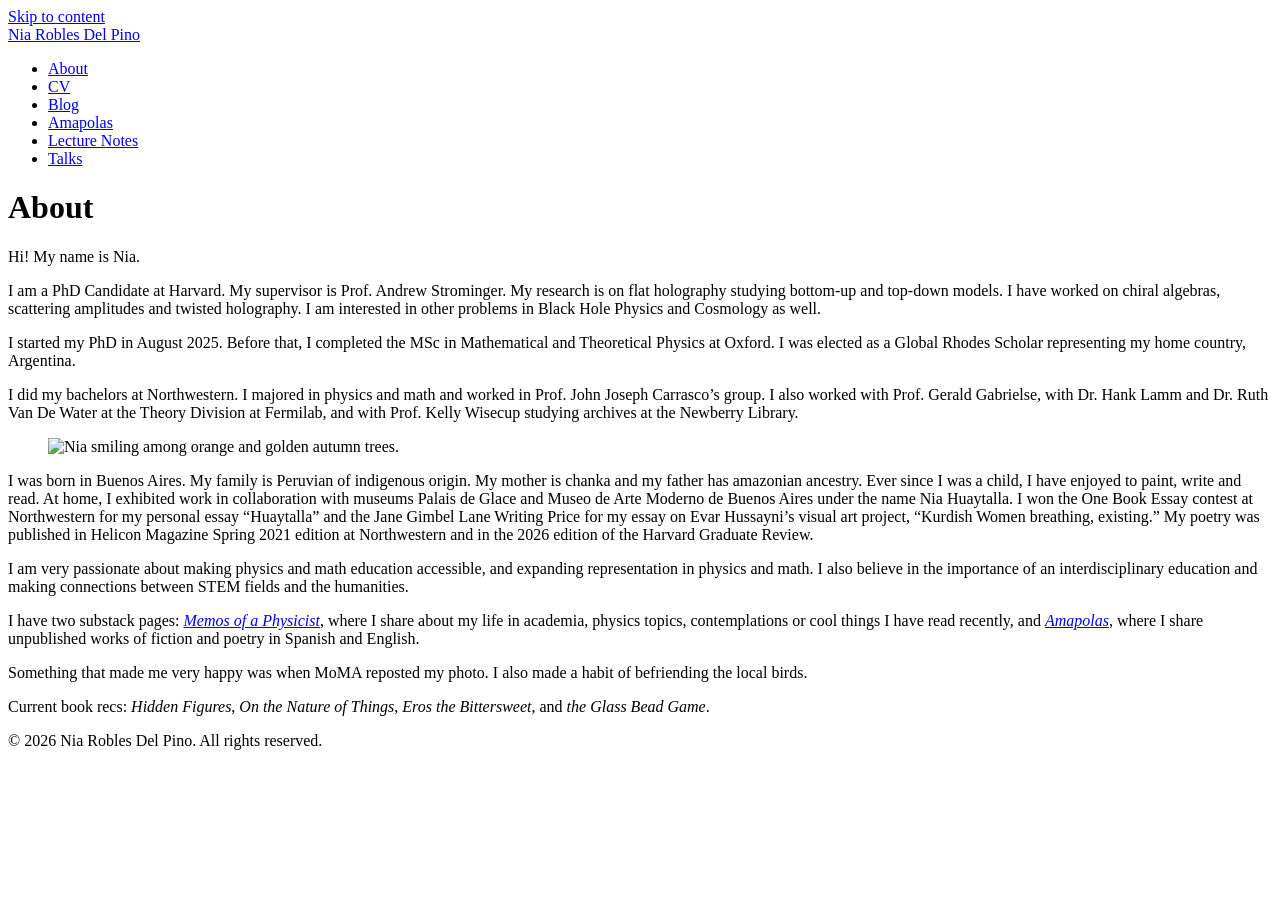
==== index.html @ fd7a808b "Add files via upload" ====
<!doctype html>
<html lang="en">
<head>
  <meta charset="utf-8">
  <meta name="viewport" content="width=device-width, initial-scale=1">
  <meta name="theme-color" content="#E6E1FA">
  <meta name="description" content="Nia Robles Del Pino, PhD Candidate in theoretical physics at Harvard. Research, writing, lecture notes, and talks.">
  <title>About | Nia Robles Del Pino</title>
  <link rel="icon" href="assets/favicon.svg" type="image/svg+xml">
  <link rel="preload" href="assets/fonts/alice-regular.ttf" as="font" type="font/ttf" crossorigin>
  <link rel="preload" href="assets/fonts/work-sans-regular.ttf" as="font" type="font/ttf" crossorigin>
  <link rel="stylesheet" href="assets/styles.css">
  <script src="assets/links.js" defer></script>
</head>
<body>
  <a class="skip-link" href="#main">Skip to content</a>
  <header class="site-header">
    <a class="site-name" href="index.html">Nia Robles Del Pino</a>
    <nav class="site-nav" aria-label="Main navigation">
      <ul>
          <li><a href="index.html" aria-current="page">About</a></li>
          <li><a href="cv.html">CV</a></li>
          <li><a href="https://thetheorygirlie.substack.com/">Blog</a></li>
          <li><a href="https://niarobles.substack.com/">Amapolas</a></li>
          <li><a href="lecture-notes.html">Lecture Notes</a></li>
          <li><a href="talks.html">Talks</a></li>
      </ul>
    </nav>
  </header>

  <main id="main" class="about-page">
    <h1>About</h1>
    <div class="about-intro">
      <div class="intro-copy">
        <p>Hi! My name is Nia.</p>
        <p>I am a PhD Candidate at Harvard. My supervisor is Prof. Andrew Strominger. My research is on flat holography studying bottom-up and top-down models. I have worked on chiral algebras, scattering amplitudes and twisted holography. I am interested in other problems in Black Hole Physics and Cosmology as well.</p>
        <p>I started my PhD in August 2025. Before that, I completed the MSc in Mathematical and Theoretical Physics at Oxford. I was elected as a Global Rhodes Scholar representing my home country, Argentina.</p>
        <p>I did my bachelors at Northwestern. I majored in physics and math and worked in Prof. John Joseph Carrasco’s group. I also worked with Prof. Gerald Gabrielse, with Dr. Hank Lamm and Dr. Ruth Van De Water at the Theory Division at Fermilab, and with Prof. Kelly Wisecup studying archives at the Newberry Library.</p>
      </div>
      <figure class="portrait">
        <img src="assets/images/nia-autumn.webp" width="1536" height="2048" alt="Nia smiling among orange and golden autumn trees." fetchpriority="high">
      </figure>
    </div>

    <div class="about-more">
      <p>I was born in Buenos Aires. My family is Peruvian of indigenous origin. My mother is chanka and my father has amazonian ancestry. Ever since I was a child, I have enjoyed to paint, write and read. At home, I exhibited work in collaboration with museums <span class="pending-link" data-link="palaisDeGlace">Palais de Glace</span> and <span class="pending-link" data-link="museoDeArteModerno">Museo de Arte Moderno de Buenos Aires</span> under the name Nia Huaytalla. <span class="pending-link" data-link="writingAwards">I won the One Book Essay contest at Northwestern for my personal essay “Huaytalla” and the Jane Gimbel Lane Writing Price for my essay on Evar Hussayni’s visual art project, “Kurdish Women breathing, existing.”</span> My poetry was published in Helicon Magazine Spring 2021 edition at Northwestern and in the 2026 edition of the Harvard Graduate Review.</p>
      <p>I am very passionate about making physics and math education accessible, and expanding representation in physics and math. I also believe in the importance of an interdisciplinary education and making connections between STEM fields and the humanities.</p>
      <p>I have two substack pages: <a href="https://thetheorygirlie.substack.com/"><em>Memos of a Physicist</em></a>, where I share about my life in academia, physics topics, contemplations or cool things I have read recently, and <a href="https://niarobles.substack.com/"><em>Amapolas</em></a>, where I share unpublished works of fiction and poetry in Spanish and English.</p>
      <p>Something that made me very happy was when <span class="pending-link" data-link="momaPhoto">MoMA reposted my photo</span>. I also made a habit of befriending the local birds.</p>
      <p>Current book recs: <em>Hidden Figures</em>, <em>On the Nature of Things</em>, <em>Eros the Bittersweet</em>, and <em>the Glass Bead Game</em>.</p>
    </div>
  </main>

  <footer class="site-footer">
    <p>© 2026 Nia Robles Del Pino. All rights reserved.</p>
  </footer>
</body>
</html>
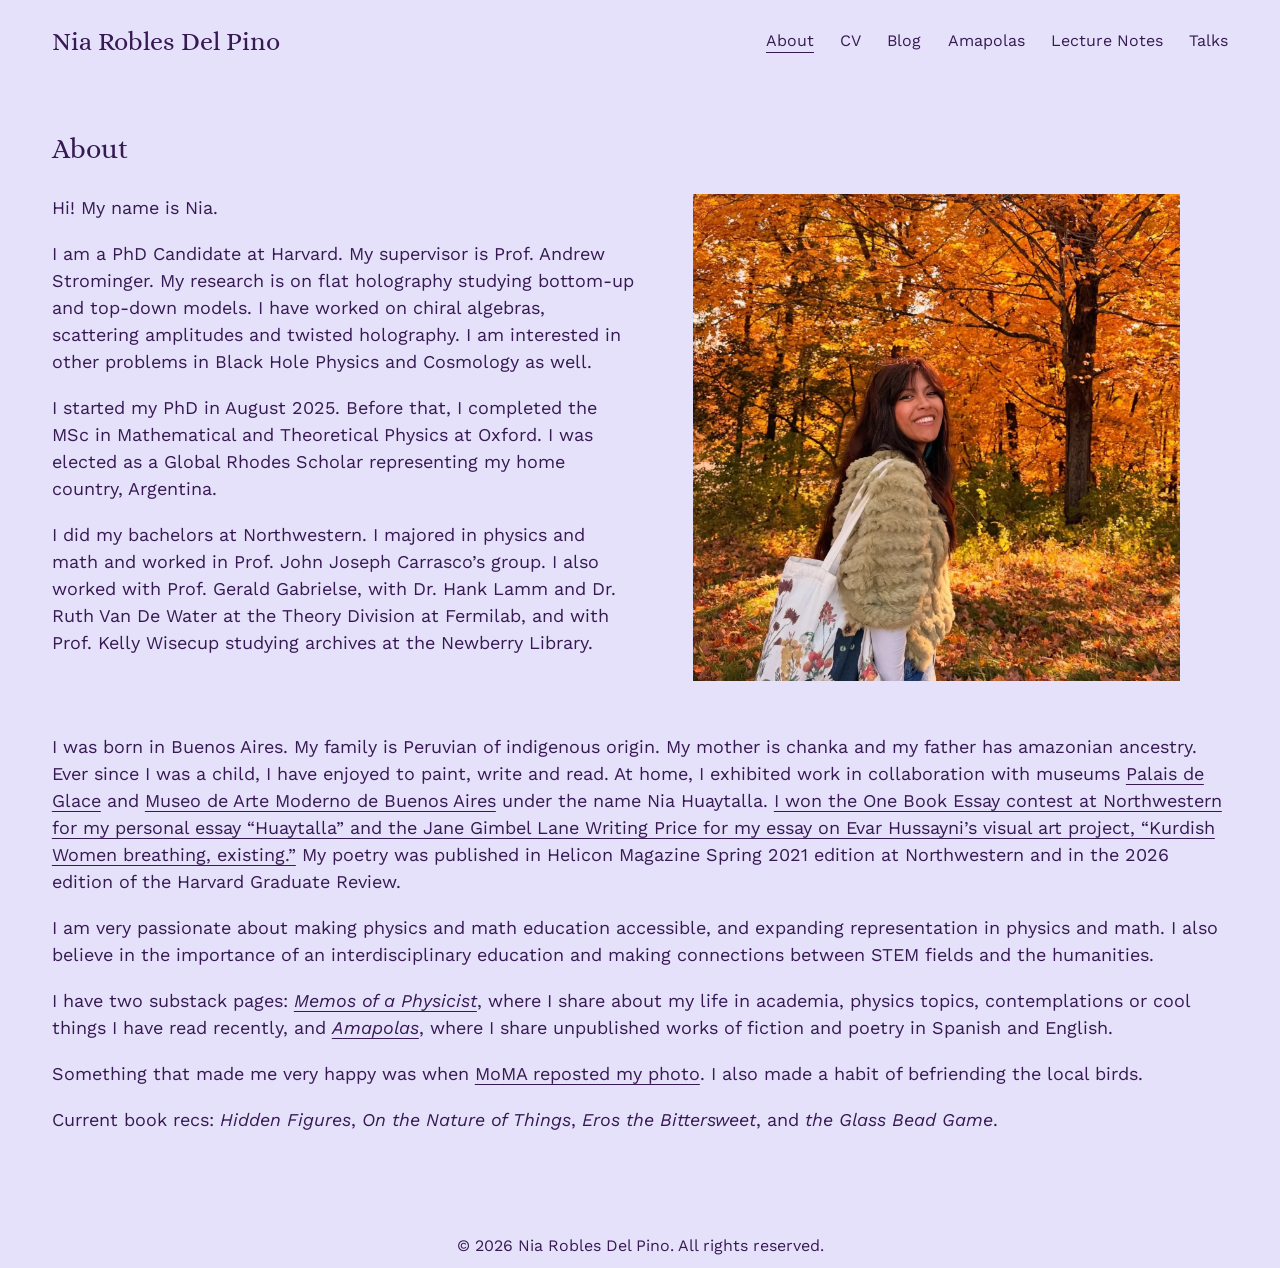
==== commit 8f071453: "Add files via upload" ====
--- a/index.html
+++ b/index.html
@@ -6,7 +6,7 @@
   <meta name="theme-color" content="#E6E1FA">
   <meta name="description" content="Nia Robles Del Pino, PhD Candidate in theoretical physics at Harvard. Research, writing, lecture notes, and talks.">
   <title>About | Nia Robles Del Pino</title>
-  <link rel="icon" href="assets/favicon.svg" type="image/svg+xml">
+  <link rel="icon" href="assets/favicon.png" type="image/png">
   <link rel="preload" href="assets/fonts/alice-regular.ttf" as="font" type="font/ttf" crossorigin>
   <link rel="preload" href="assets/fonts/work-sans-regular.ttf" as="font" type="font/ttf" crossorigin>
   <link rel="stylesheet" href="assets/styles.css">
--- a/assets/styles.css
+++ b/assets/styles.css
@@ -0,0 +1,224 @@
+@font-face {
+  font-family: "Alice";
+  src: url("fonts/alice-regular.ttf") format("truetype");
+  font-style: normal;
+  font-weight: 400;
+  font-display: swap;
+}
+
+@font-face {
+  font-family: "Work Sans";
+  src: url("fonts/work-sans-regular.ttf") format("truetype");
+  font-style: normal;
+  font-weight: 400;
+  font-display: swap;
+}
+
+@font-face {
+  font-family: "Work Sans";
+  src: url("fonts/work-sans-italic.ttf") format("truetype");
+  font-style: italic;
+  font-weight: 400;
+  font-display: swap;
+}
+
+:root {
+  --background: #e6e1fa;
+  --lavender: #cdc7e6;
+  --ink: #371a53;
+  --page-gutter: 4.05vw;
+  --body-size: clamp(1.125rem, 1.4vw, 1.8rem);
+  --nav-size: clamp(1rem, 1.17vw, 1.5rem);
+}
+
+* { box-sizing: border-box; }
+
+html {
+  color-scheme: light;
+  background: var(--background);
+  -webkit-text-size-adjust: 100%;
+}
+
+body {
+  margin: 0;
+  min-height: 100vh;
+  min-height: 100svh;
+  display: flex;
+  flex-direction: column;
+  background: var(--background);
+  color: var(--ink);
+  font-family: "Work Sans", sans-serif;
+  font-size: var(--body-size);
+  font-weight: 400;
+  line-height: 1.5;
+  -webkit-font-smoothing: antialiased;
+}
+
+::selection { background: var(--lavender); }
+
+a { color: inherit; text-underline-offset: 0.2em; }
+
+a:hover { text-decoration-thickness: 0.09em; }
+
+a:focus-visible {
+  outline: 2px solid var(--ink);
+  outline-offset: 6px;
+  border-radius: 1px;
+}
+
+.skip-link {
+  position: absolute;
+  z-index: 2;
+  top: 0.75rem;
+  left: var(--page-gutter);
+  padding: 0.5rem 0.8rem;
+  transform: translateY(-200%);
+  background: var(--ink);
+  color: var(--background);
+  font-size: 1rem;
+}
+
+.skip-link:focus { transform: translateY(0); }
+
+.site-header {
+  display: flex;
+  align-items: center;
+  justify-content: space-between;
+  gap: 2rem;
+  padding: clamp(1.5rem, 1.75vw, 2.25rem) var(--page-gutter) 0;
+}
+
+.site-name,
+h1 {
+  font-family: "Alice", Georgia, serif;
+  font-weight: 400;
+}
+
+.site-name {
+  flex-shrink: 0;
+  font-size: clamp(1.65rem, 1.8vw, 2.3rem);
+  line-height: 1.3;
+  text-decoration: none;
+}
+
+.site-nav ul {
+  display: flex;
+  flex-wrap: wrap;
+  align-items: center;
+  justify-content: flex-end;
+  gap: 0.5rem clamp(1.25rem, 2.05vw, 2.65rem);
+  margin: 0;
+  padding: 0;
+  list-style: none;
+}
+
+.site-nav a {
+  display: inline-block;
+  padding-block: 0.25rem;
+  font-size: var(--nav-size);
+  line-height: 1.5;
+  text-decoration: none;
+  white-space: nowrap;
+}
+
+.site-nav a[aria-current="page"],
+.site-nav a:hover {
+  text-decoration: underline;
+  text-decoration-thickness: 1px;
+  text-underline-offset: 0.4em;
+}
+
+main {
+  flex: 1;
+  width: 100%;
+  padding-inline: var(--page-gutter);
+}
+
+.about-page {
+  padding-top: clamp(4.5rem, 5.8vw, 7.45rem);
+  padding-bottom: clamp(4rem, 6vw, 7.5rem);
+}
+
+h1 {
+  margin: 0;
+  font-size: clamp(1.75rem, 1.95vw, 2.5rem);
+  line-height: 1.2;
+}
+
+.about-page h1 { margin-bottom: clamp(1.75rem, 2.15vw, 2.75rem); }
+
+.about-intro {
+  display: grid;
+  grid-template-columns: 1.2fr 1fr;
+  align-items: start;
+  column-gap: 5.1%;
+  padding-right: 4.1%;
+}
+
+p { margin: 0 0 1.05em; }
+
+.intro-copy p:last-child,
+.about-more p:last-child { margin-bottom: 0; }
+
+.portrait { margin: 0; }
+
+.portrait img {
+  display: block;
+  width: 100%;
+  height: auto;
+  aspect-ratio: 1;
+  object-fit: cover;
+  object-position: center;
+}
+
+.about-more { margin-top: clamp(3rem, 4.1vw, 5.25rem); }
+
+/* These underlined phrases become real links when a URL is added in links.js. */
+.pending-link {
+  text-decoration: underline;
+  text-decoration-thickness: 1px;
+  text-underline-offset: 0.2em;
+}
+
+.simple-page {
+  padding-top: clamp(5rem, 8.35vw, 10.7rem);
+  padding-bottom: 5rem;
+  font-size: var(--nav-size);
+}
+
+.cv-page { text-align: center; }
+
+.site-footer {
+  padding: 1.5rem var(--page-gutter) 0.65rem;
+  font-size: var(--nav-size);
+  line-height: 1.5;
+  text-align: center;
+}
+
+.site-footer p { margin: 0; }
+
+@media (min-width: 2300px) {
+  :root { --page-gutter: max(4.05vw, calc((100vw - 2150px) / 2)); }
+}
+
+@media (max-width: 1100px) {
+  .site-header { flex-wrap: wrap; row-gap: 1.15rem; }
+  .site-nav { width: 100%; }
+  .site-nav ul { justify-content: flex-start; }
+  .about-intro { padding-right: 0; grid-template-columns: 1.15fr 1fr; }
+}
+
+@media (max-width: 700px) {
+  :root { --page-gutter: 6vw; }
+  .site-header { padding-top: 1.5rem; gap: 1rem; }
+  .site-name { font-size: clamp(1.55rem, 5.9vw, 2rem); }
+  .site-nav ul { gap: 0.4rem 1.25rem; }
+  .site-nav a { padding-block: 0.4rem; }
+  .about-page { padding-top: 3.25rem; padding-bottom: 3rem; }
+  .about-page h1 { margin-bottom: 1.75rem; }
+  .about-intro { grid-template-columns: 1fr; row-gap: 2rem; }
+  .portrait { width: 100%; max-width: 32rem; }
+  .about-more { margin-top: 2rem; }
+  .simple-page { padding-top: 4rem; }
+  .site-footer { padding-block: 1.25rem 1rem; font-size: 0.875rem; }
+}
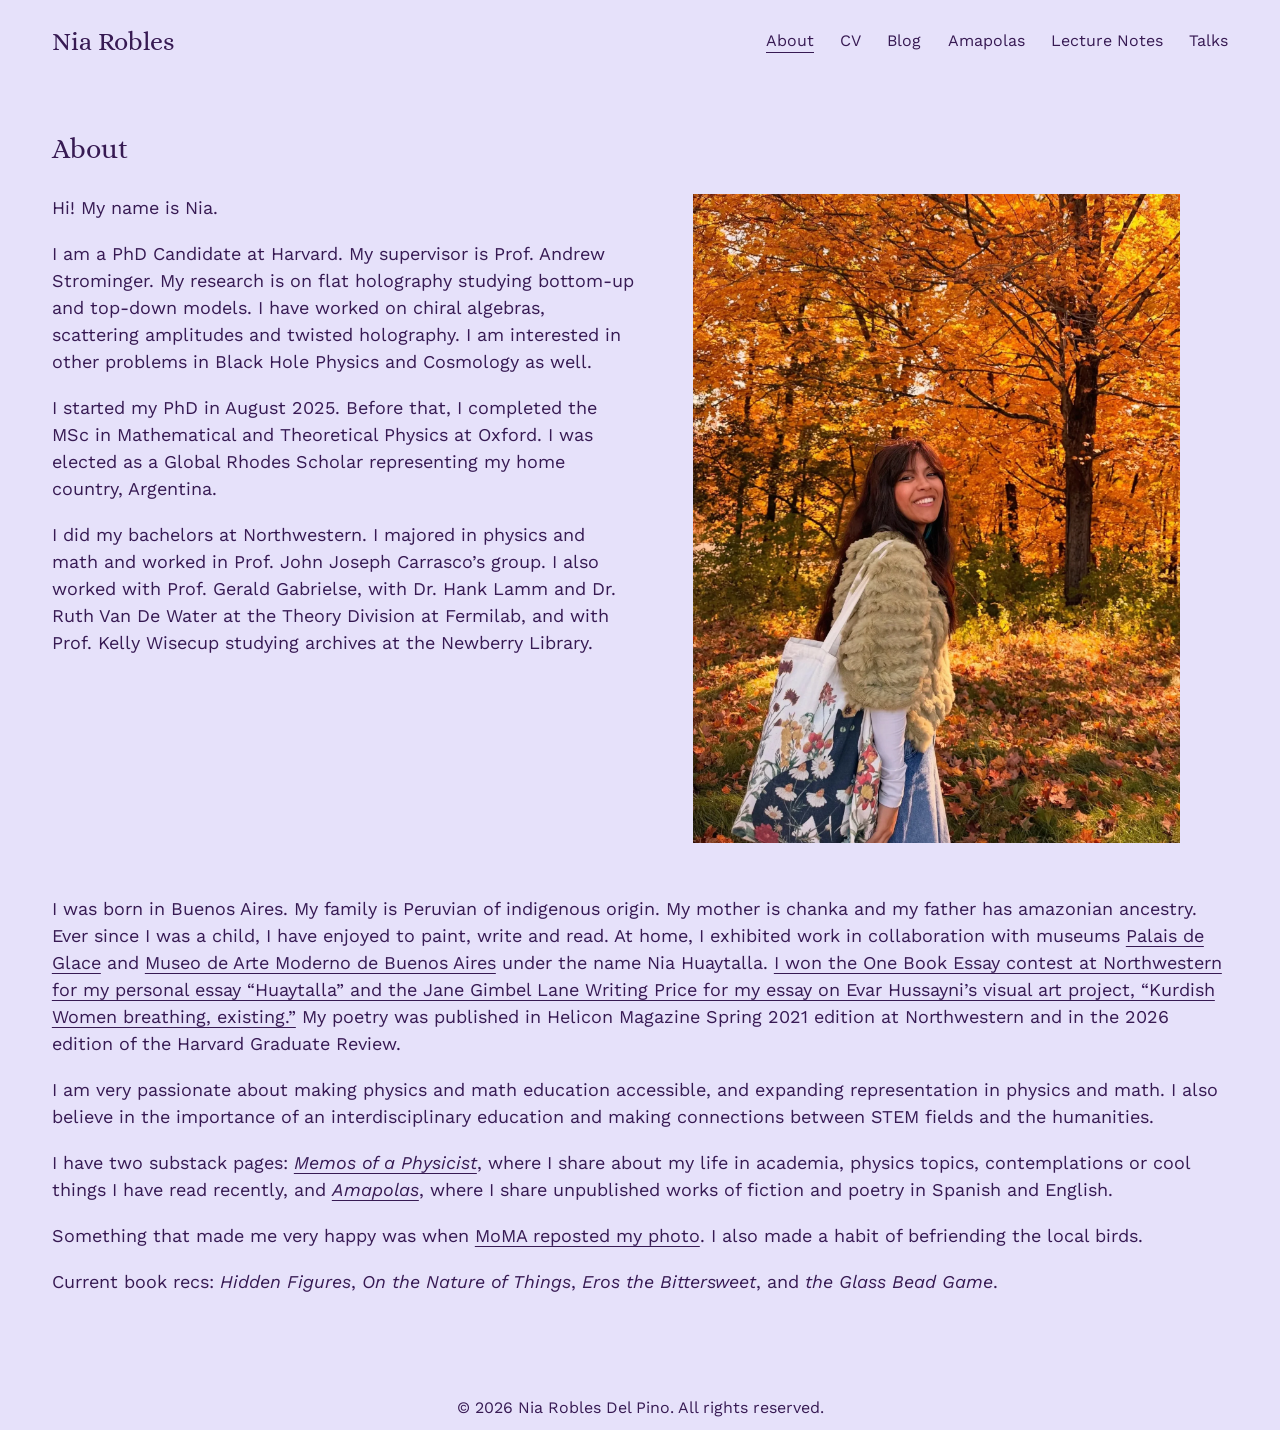
==== commit a39b81a3: "Add files via upload" ====
--- a/index.html
+++ b/index.html
@@ -4,26 +4,27 @@
   <meta charset="utf-8">
   <meta name="viewport" content="width=device-width, initial-scale=1">
   <meta name="theme-color" content="#E6E1FA">
-  <meta name="description" content="Nia Robles Del Pino, PhD Candidate in theoretical physics at Harvard. Research, writing, lecture notes, and talks.">
-  <title>About | Nia Robles Del Pino</title>
+  <meta name="description" content="Nia Robles, PhD Candidate in theoretical physics at Harvard. Research, writing, lecture notes, and talks.">
+  <link rel="canonical" href="https://niaroblesdelpino.com/">
+  <title>About | Nia Robles</title>
   <link rel="icon" href="assets/favicon.png" type="image/png">
   <link rel="preload" href="assets/fonts/alice-regular.ttf" as="font" type="font/ttf" crossorigin>
   <link rel="preload" href="assets/fonts/work-sans-regular.ttf" as="font" type="font/ttf" crossorigin>
-  <link rel="stylesheet" href="assets/styles.css">
-  <script src="assets/links.js" defer></script>
+  <link rel="stylesheet" href="assets/styles.css?v=4">
+  <script src="assets/links.js?v=4" defer></script>
 </head>
 <body>
   <a class="skip-link" href="#main">Skip to content</a>
   <header class="site-header">
-    <a class="site-name" href="index.html">Nia Robles Del Pino</a>
+    <a class="site-name" href="./">Nia Robles</a>
     <nav class="site-nav" aria-label="Main navigation">
       <ul>
-          <li><a href="index.html" aria-current="page">About</a></li>
-          <li><a href="cv.html">CV</a></li>
+          <li><a href="./" aria-current="page">About</a></li>
+          <li><a href="cv/">CV</a></li>
           <li><a href="https://thetheorygirlie.substack.com/">Blog</a></li>
           <li><a href="https://niarobles.substack.com/">Amapolas</a></li>
-          <li><a href="lecture-notes.html">Lecture Notes</a></li>
-          <li><a href="talks.html">Talks</a></li>
+          <li><a href="lecture-notes/">Lecture Notes</a></li>
+          <li><a href="talks/">Talks</a></li>
       </ul>
     </nav>
   </header>
--- a/assets/styles.css
+++ b/assets/styles.css
@@ -166,7 +166,7 @@
   display: block;
   width: 100%;
   height: auto;
-  aspect-ratio: 1;
+  aspect-ratio: 3 / 4;
   object-fit: cover;
   object-position: center;
 }
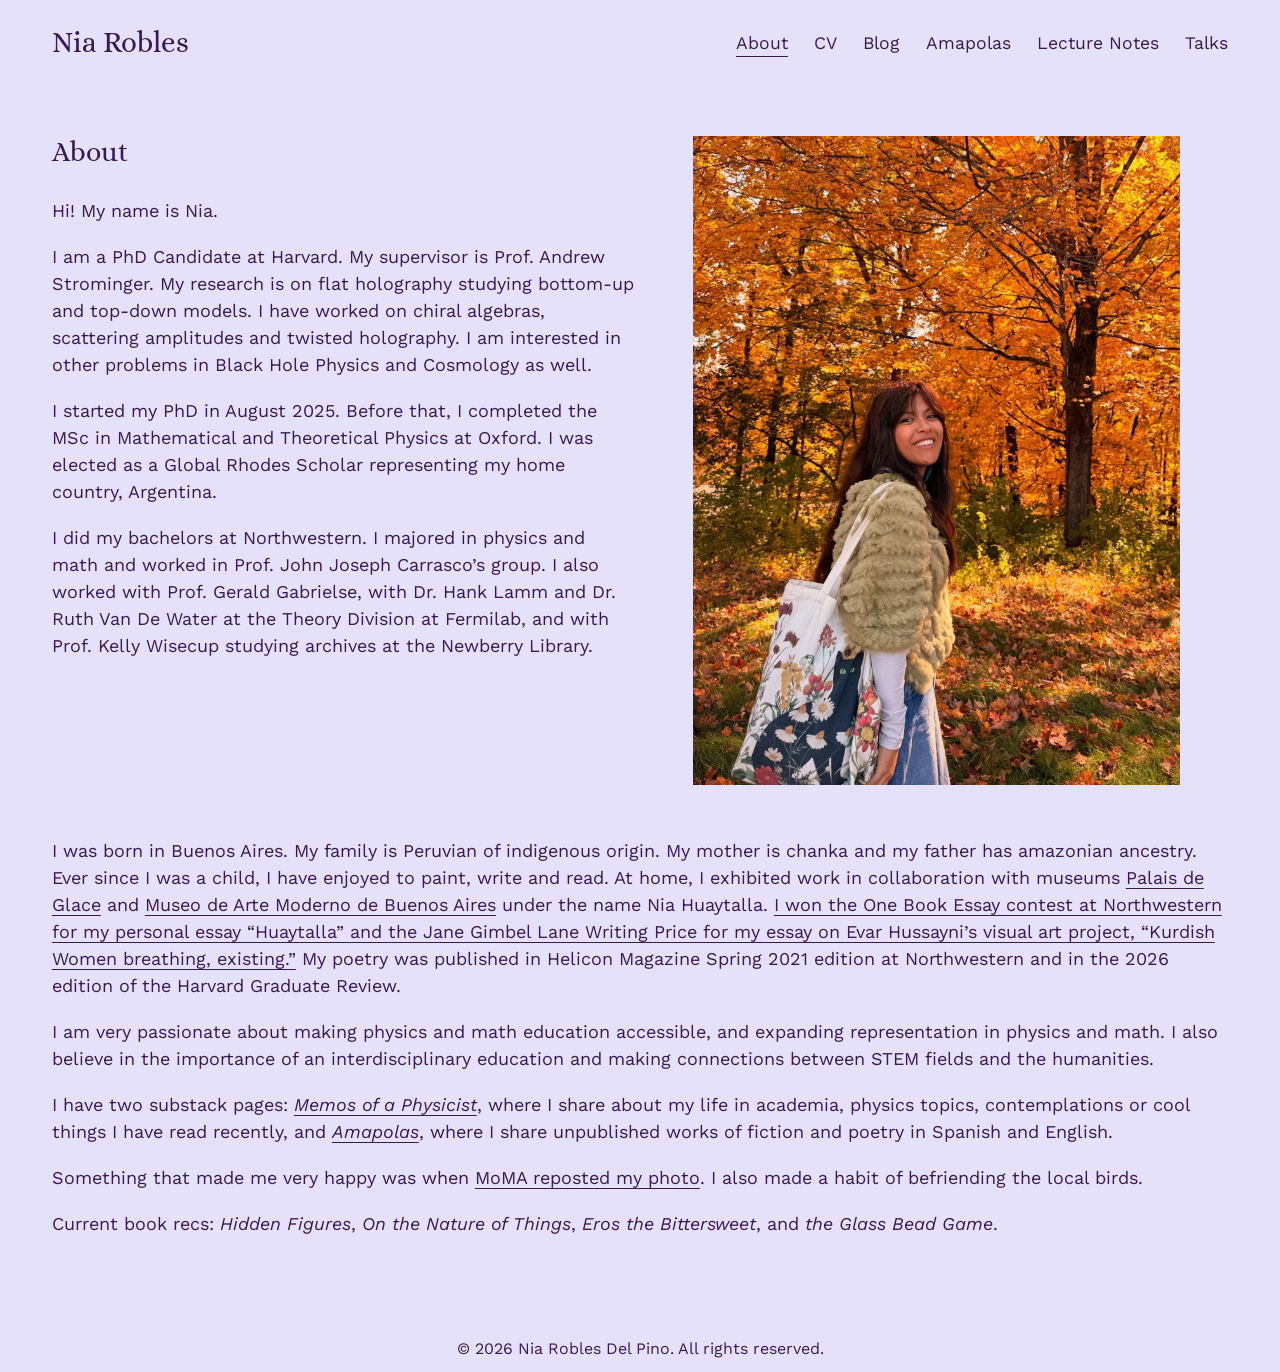
==== commit 550dbfc1: "Add files via upload" ====
--- a/index.html
+++ b/index.html
@@ -10,14 +10,19 @@
   <link rel="icon" href="assets/favicon.png" type="image/png">
   <link rel="preload" href="assets/fonts/alice-regular.ttf" as="font" type="font/ttf" crossorigin>
   <link rel="preload" href="assets/fonts/work-sans-regular.ttf" as="font" type="font/ttf" crossorigin>
-  <link rel="stylesheet" href="assets/styles.css?v=4">
-  <script src="assets/links.js?v=4" defer></script>
+  <link rel="stylesheet" href="assets/styles.css?v=8">
+  <script src="assets/links.js?v=7" defer></script>
 </head>
 <body>
   <a class="skip-link" href="#main">Skip to content</a>
   <header class="site-header">
     <a class="site-name" href="./">Nia Robles</a>
-    <nav class="site-nav" aria-label="Main navigation">
+    <button class="menu-toggle" type="button" aria-label="Open menu" aria-expanded="false" aria-controls="site-navigation" hidden>
+      <span class="menu-line" aria-hidden="true"></span>
+      <span class="menu-line" aria-hidden="true"></span>
+      <span class="menu-line" aria-hidden="true"></span>
+    </button>
+    <nav class="site-nav" id="site-navigation" aria-label="Main navigation">
       <ul>
           <li><a href="./" aria-current="page">About</a></li>
           <li><a href="cv/">CV</a></li>
@@ -30,9 +35,9 @@
   </header>
 
   <main id="main" class="about-page">
-    <h1>About</h1>
     <div class="about-intro">
       <div class="intro-copy">
+        <h1>About</h1>
         <p>Hi! My name is Nia.</p>
         <p>I am a PhD Candidate at Harvard. My supervisor is Prof. Andrew Strominger. My research is on flat holography studying bottom-up and top-down models. I have worked on chiral algebras, scattering amplitudes and twisted holography. I am interested in other problems in Black Hole Physics and Cosmology as well.</p>
         <p>I started my PhD in August 2025. Before that, I completed the MSc in Mathematical and Theoretical Physics at Oxford. I was elected as a Global Rhodes Scholar representing my home country, Argentina.</p>
--- a/assets/styles.css
+++ b/assets/styles.css
@@ -60,7 +60,8 @@
 
 a:hover { text-decoration-thickness: 0.09em; }
 
-a:focus-visible {
+a:focus-visible,
+button:focus-visible {
   outline: 2px solid var(--ink);
   outline-offset: 6px;
   border-radius: 1px;
@@ -96,9 +97,45 @@
 
 .site-name {
   flex-shrink: 0;
-  font-size: clamp(1.65rem, 1.8vw, 2.3rem);
+  font-size: clamp(1.8rem, 2vw, 2.5rem);
   line-height: 1.3;
   text-decoration: none;
+}
+
+.menu-toggle {
+  display: none;
+  flex: 0 0 48px;
+  width: 48px;
+  height: 48px;
+  align-items: center;
+  justify-content: center;
+  flex-direction: column;
+  gap: 6px;
+  padding: 11px;
+  border: 0;
+  background: transparent;
+  color: var(--ink);
+  cursor: pointer;
+}
+
+.menu-line {
+  display: block;
+  width: 26px;
+  height: 2px;
+  flex-shrink: 0;
+  background: currentColor;
+}
+
+.menu-toggle[aria-expanded="true"] .menu-line:nth-child(1) {
+  transform: translateY(8px) rotate(45deg);
+}
+
+.menu-toggle[aria-expanded="true"] .menu-line:nth-child(2) {
+  opacity: 0;
+}
+
+.menu-toggle[aria-expanded="true"] .menu-line:nth-child(3) {
+  transform: translateY(-8px) rotate(-45deg);
 }
 
 .site-nav ul {
@@ -115,7 +152,7 @@
 .site-nav a {
   display: inline-block;
   padding-block: 0.25rem;
-  font-size: var(--nav-size);
+  font-size: clamp(1.1rem, 1.3vw, 1.65rem);
   line-height: 1.5;
   text-decoration: none;
   white-space: nowrap;
@@ -186,7 +223,46 @@
   font-size: var(--nav-size);
 }
 
-.cv-page { text-align: center; }
+.cv-page {
+  padding-top: clamp(4.5rem, 8.35vw, 10.7rem);
+  padding-inline: 2.2vw;
+}
+
+.visually-hidden {
+  position: absolute;
+  width: 1px;
+  height: 1px;
+  padding: 0;
+  margin: -1px;
+  overflow: hidden;
+  clip-path: inset(50%);
+  white-space: nowrap;
+  border: 0;
+}
+
+.cv-content {
+  width: 100%;
+  margin-inline: auto;
+}
+
+.cv-actions {
+  display: flex;
+  flex-wrap: wrap;
+  justify-content: flex-end;
+  gap: 1.5rem;
+  margin: 1rem 0 0;
+  font-size: var(--nav-size);
+}
+
+.cv-preview {
+  display: block;
+  width: 100%;
+  height: 90vh;
+  height: 90svh;
+  min-height: 45rem;
+  border: 1px solid var(--lavender);
+  background: white;
+}
 
 .site-footer {
   padding: 1.5rem var(--page-gutter) 0.65rem;
@@ -205,13 +281,30 @@
   .site-header { flex-wrap: wrap; row-gap: 1.15rem; }
   .site-nav { width: 100%; }
   .site-nav ul { justify-content: flex-start; }
+  .site-header.menu-ready .menu-toggle { display: flex; }
+  .site-header.menu-ready .site-nav {
+    display: none;
+    padding-top: 0.75rem;
+    border-top: 1px solid var(--lavender);
+  }
+  .site-header.menu-open .site-nav { display: block; }
+  .site-header.menu-ready .site-nav ul {
+    flex-direction: column;
+    align-items: stretch;
+    gap: 0;
+  }
+  .site-header.menu-ready .site-nav a {
+    display: block;
+    padding-block: 0.65rem;
+    font-size: 1.25rem;
+  }
   .about-intro { padding-right: 0; grid-template-columns: 1.15fr 1fr; }
 }
 
 @media (max-width: 700px) {
   :root { --page-gutter: 6vw; }
   .site-header { padding-top: 1.5rem; gap: 1rem; }
-  .site-name { font-size: clamp(1.55rem, 5.9vw, 2rem); }
+  .site-name { font-size: clamp(1.7rem, 6.4vw, 2.2rem); }
   .site-nav ul { gap: 0.4rem 1.25rem; }
   .site-nav a { padding-block: 0.4rem; }
   .about-page { padding-top: 3.25rem; padding-bottom: 3rem; }
@@ -220,5 +313,8 @@
   .portrait { width: 100%; max-width: 32rem; }
   .about-more { margin-top: 2rem; }
   .simple-page { padding-top: 4rem; }
+  .cv-page { padding-top: 3rem; padding-inline: var(--page-gutter); }
+  .cv-actions { font-size: 1rem; }
+  .cv-preview { min-height: 36rem; }
   .site-footer { padding-block: 1.25rem 1rem; font-size: 0.875rem; }
 }
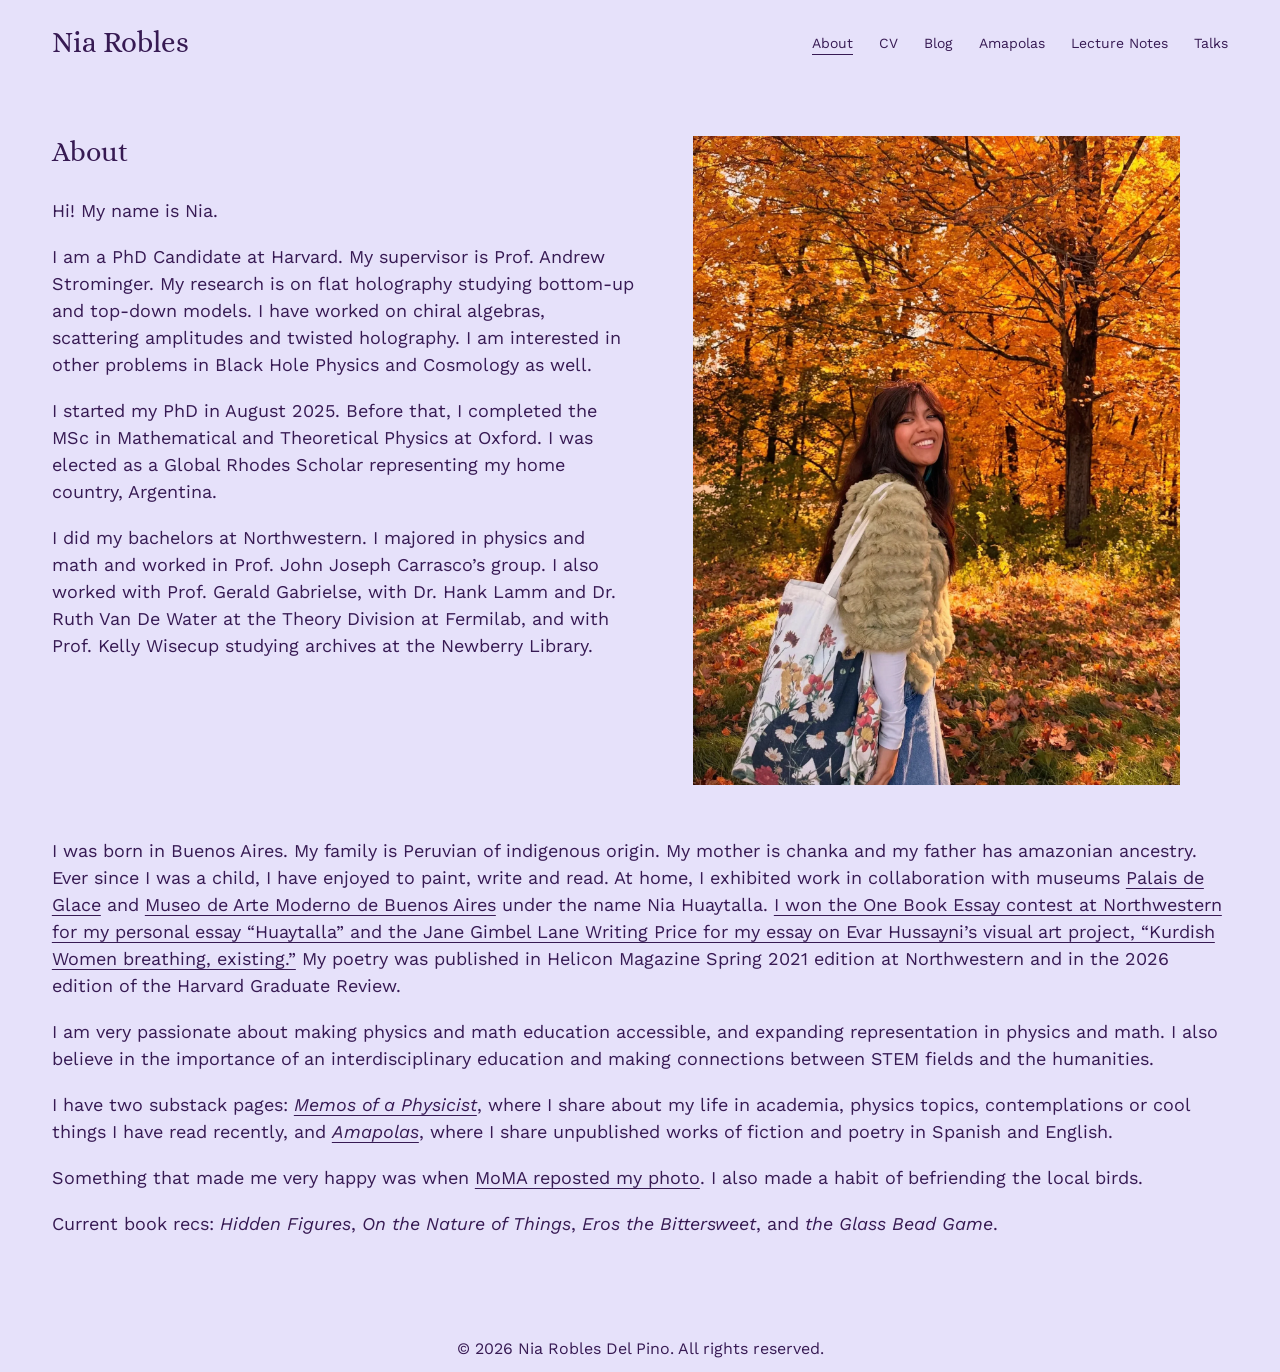
==== commit d15e4a7f: "Update index.html" ====
--- a/index.html
+++ b/index.html
@@ -10,7 +10,7 @@
   <link rel="icon" href="assets/favicon.png" type="image/png">
   <link rel="preload" href="assets/fonts/alice-regular.ttf" as="font" type="font/ttf" crossorigin>
   <link rel="preload" href="assets/fonts/work-sans-regular.ttf" as="font" type="font/ttf" crossorigin>
-  <link rel="stylesheet" href="assets/styles.css?v=8">
+  <link rel="stylesheet" href="assets/styles.css?v=9">
   <script src="assets/links.js?v=7" defer></script>
 </head>
 <body>
--- a/assets/styles.css
+++ b/assets/styles.css
@@ -152,7 +152,7 @@
 .site-nav a {
   display: inline-block;
   padding-block: 0.25rem;
-  font-size: clamp(1.1rem, 1.3vw, 1.65rem);
+  font-size: clamp(1.1rem, 1.2vw, 1.5rem);
   line-height: 1.5;
   text-decoration: none;
   white-space: nowrap;
@@ -318,3 +318,15 @@
   .cv-preview { min-height: 36rem; }
   .site-footer { padding-block: 1.25rem 1rem; font-size: 0.875rem; }
 }
+.site-header.menu-ready .site-nav a {
+  font-size: clamp(1rem, 1.17vw, 1.5rem);
+}
+
+@media (max-width: 1100px) {
+  .site-header.menu-ready .site-nav a {
+    font-size: 1.125rem;
+  }
+}
+.site-nav a {
+  font-size: 14px !important;
+}
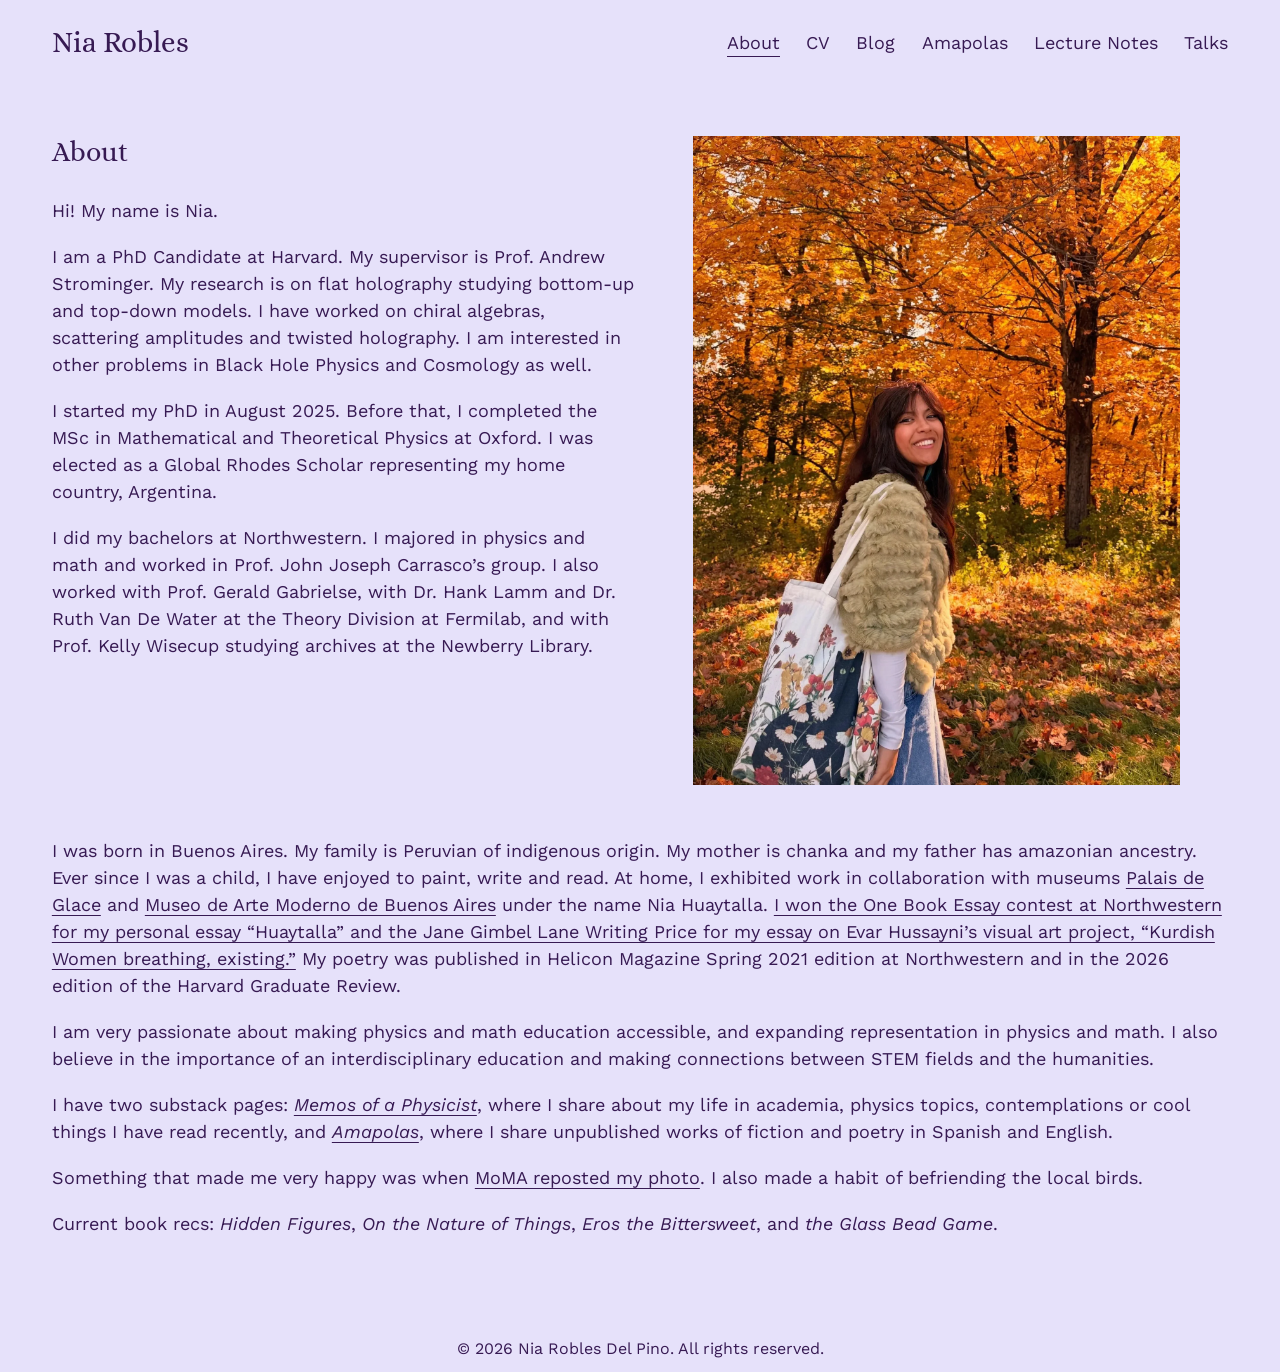
==== commit 9e9c0387: "Add files via upload" ====
--- a/index.html
+++ b/index.html
@@ -10,8 +10,16 @@
   <link rel="icon" href="assets/favicon.png" type="image/png">
   <link rel="preload" href="assets/fonts/alice-regular.ttf" as="font" type="font/ttf" crossorigin>
   <link rel="preload" href="assets/fonts/work-sans-regular.ttf" as="font" type="font/ttf" crossorigin>
-  <link rel="stylesheet" href="assets/styles.css?v=9">
-  <script src="assets/links.js?v=7" defer></script>
+  <link rel="stylesheet" href="assets/site.css" id="site-styles">
+  <script>
+    (() => {
+      const stylesheet = document.getElementById("site-styles");
+      const freshUrl = new URL(stylesheet.href);
+      freshUrl.searchParams.set("updated", Date.now().toString());
+      stylesheet.href = freshUrl.href;
+    })();
+  </script>
+  <script src="assets/site.js?v=94bc6865b2e1" defer></script>
 </head>
 <body>
   <a class="skip-link" href="#main">Skip to content</a>
--- a/assets/site.css
+++ b/assets/site.css
@@ -0,0 +1,321 @@
+@font-face {
+  font-family: "Alice";
+  src: url("fonts/alice-regular.ttf") format("truetype");
+  font-style: normal;
+  font-weight: 400;
+  font-display: swap;
+}
+
+@font-face {
+  font-family: "Work Sans";
+  src: url("fonts/work-sans-regular.ttf") format("truetype");
+  font-style: normal;
+  font-weight: 400;
+  font-display: swap;
+}
+
+@font-face {
+  font-family: "Work Sans";
+  src: url("fonts/work-sans-italic.ttf") format("truetype");
+  font-style: italic;
+  font-weight: 400;
+  font-display: swap;
+}
+
+:root {
+  --background: #e6e1fa;
+  --lavender: #cdc7e6;
+  --ink: #371a53;
+  --page-gutter: 4.05vw;
+  --body-size: clamp(1.125rem, 1.4vw, 1.8rem);
+  --supporting-text-size: clamp(1rem, 1.17vw, 1.5rem);
+  /* MENU LETTER SIZE: edit this single value. */
+  --menu-font-size: 18px;
+}
+
+* { box-sizing: border-box; }
+
+html {
+  color-scheme: light;
+  background: var(--background);
+  -webkit-text-size-adjust: 100%;
+}
+
+body {
+  margin: 0;
+  min-height: 100vh;
+  min-height: 100svh;
+  display: flex;
+  flex-direction: column;
+  background: var(--background);
+  color: var(--ink);
+  font-family: "Work Sans", sans-serif;
+  font-size: var(--body-size);
+  font-weight: 400;
+  line-height: 1.5;
+  -webkit-font-smoothing: antialiased;
+}
+
+::selection { background: var(--lavender); }
+
+a { color: inherit; text-underline-offset: 0.2em; }
+
+a:hover { text-decoration-thickness: 0.09em; }
+
+a:focus-visible,
+button:focus-visible {
+  outline: 2px solid var(--ink);
+  outline-offset: 6px;
+  border-radius: 1px;
+}
+
+.skip-link {
+  position: absolute;
+  z-index: 2;
+  top: 0.75rem;
+  left: var(--page-gutter);
+  padding: 0.5rem 0.8rem;
+  transform: translateY(-200%);
+  background: var(--ink);
+  color: var(--background);
+  font-size: 1rem;
+}
+
+.skip-link:focus { transform: translateY(0); }
+
+.site-header {
+  display: flex;
+  align-items: center;
+  justify-content: space-between;
+  gap: 2rem;
+  padding: clamp(1.5rem, 1.75vw, 2.25rem) var(--page-gutter) 0;
+}
+
+.site-name,
+h1 {
+  font-family: "Alice", Georgia, serif;
+  font-weight: 400;
+}
+
+.site-name {
+  flex-shrink: 0;
+  font-size: clamp(1.8rem, 2vw, 2.5rem);
+  line-height: 1.3;
+  text-decoration: none;
+}
+
+.menu-toggle {
+  display: none;
+  flex: 0 0 48px;
+  width: 48px;
+  height: 48px;
+  align-items: center;
+  justify-content: center;
+  flex-direction: column;
+  gap: 6px;
+  padding: 11px;
+  border: 0;
+  background: transparent;
+  color: var(--ink);
+  cursor: pointer;
+}
+
+.menu-line {
+  display: block;
+  width: 26px;
+  height: 2px;
+  flex-shrink: 0;
+  background: currentColor;
+}
+
+.menu-toggle[aria-expanded="true"] .menu-line:nth-child(1) {
+  transform: translateY(8px) rotate(45deg);
+}
+
+.menu-toggle[aria-expanded="true"] .menu-line:nth-child(2) {
+  opacity: 0;
+}
+
+.menu-toggle[aria-expanded="true"] .menu-line:nth-child(3) {
+  transform: translateY(-8px) rotate(-45deg);
+}
+
+.site-nav ul {
+  display: flex;
+  flex-wrap: wrap;
+  align-items: center;
+  justify-content: flex-end;
+  gap: 0.5rem clamp(1.25rem, 2.05vw, 2.65rem);
+  margin: 0;
+  padding: 0;
+  list-style: none;
+}
+
+.site-nav a {
+  display: inline-block;
+  padding-block: 0.25rem;
+  font-size: var(--menu-font-size);
+  line-height: 1.5;
+  text-decoration: none;
+  white-space: nowrap;
+}
+
+.site-nav a[aria-current="page"],
+.site-nav a:hover {
+  text-decoration: underline;
+  text-decoration-thickness: 1px;
+  text-underline-offset: 0.4em;
+}
+
+main {
+  flex: 1;
+  width: 100%;
+  padding-inline: var(--page-gutter);
+}
+
+.about-page {
+  padding-top: clamp(4.5rem, 5.8vw, 7.45rem);
+  padding-bottom: clamp(4rem, 6vw, 7.5rem);
+}
+
+h1 {
+  margin: 0;
+  font-size: clamp(1.75rem, 1.95vw, 2.5rem);
+  line-height: 1.2;
+}
+
+.about-page h1 { margin-bottom: clamp(1.75rem, 2.15vw, 2.75rem); }
+
+.about-intro {
+  display: grid;
+  grid-template-columns: 1.2fr 1fr;
+  align-items: start;
+  column-gap: 5.1%;
+  padding-right: 4.1%;
+}
+
+p { margin: 0 0 1.05em; }
+
+.intro-copy p:last-child,
+.about-more p:last-child { margin-bottom: 0; }
+
+.portrait { margin: 0; }
+
+.portrait img {
+  display: block;
+  width: 100%;
+  height: auto;
+  aspect-ratio: 3 / 4;
+  object-fit: cover;
+  object-position: center;
+}
+
+.about-more { margin-top: clamp(3rem, 4.1vw, 5.25rem); }
+
+/* These underlined phrases become real links when a URL is added in site.js. */
+.pending-link {
+  text-decoration: underline;
+  text-decoration-thickness: 1px;
+  text-underline-offset: 0.2em;
+}
+
+.simple-page {
+  padding-top: clamp(5rem, 8.35vw, 10.7rem);
+  padding-bottom: 5rem;
+  font-size: var(--supporting-text-size);
+}
+
+.cv-page {
+  padding-top: clamp(4.5rem, 8.35vw, 10.7rem);
+  padding-inline: 2.2vw;
+}
+
+.visually-hidden {
+  position: absolute;
+  width: 1px;
+  height: 1px;
+  padding: 0;
+  margin: -1px;
+  overflow: hidden;
+  clip-path: inset(50%);
+  white-space: nowrap;
+  border: 0;
+}
+
+.cv-content {
+  width: 100%;
+  margin-inline: auto;
+}
+
+.cv-actions {
+  display: flex;
+  flex-wrap: wrap;
+  justify-content: flex-end;
+  gap: 1.5rem;
+  margin: 1rem 0 0;
+  font-size: var(--supporting-text-size);
+}
+
+.cv-preview {
+  display: block;
+  width: 100%;
+  height: 90vh;
+  height: 90svh;
+  min-height: 45rem;
+  border: 1px solid var(--lavender);
+  background: white;
+}
+
+.site-footer {
+  padding: 1.5rem var(--page-gutter) 0.65rem;
+  font-size: var(--supporting-text-size);
+  line-height: 1.5;
+  text-align: center;
+}
+
+.site-footer p { margin: 0; }
+
+@media (min-width: 2300px) {
+  :root { --page-gutter: max(4.05vw, calc((100vw - 2150px) / 2)); }
+}
+
+@media (max-width: 1100px) {
+  .site-header { flex-wrap: wrap; row-gap: 1.15rem; }
+  .site-nav { width: 100%; }
+  .site-nav ul { justify-content: flex-start; }
+  .site-header.menu-ready .menu-toggle { display: flex; }
+  .site-header.menu-ready .site-nav {
+    display: none;
+    padding-top: 0.75rem;
+    border-top: 1px solid var(--lavender);
+  }
+  .site-header.menu-open .site-nav { display: block; }
+  .site-header.menu-ready .site-nav ul {
+    flex-direction: column;
+    align-items: stretch;
+    gap: 0;
+  }
+  .site-header.menu-ready .site-nav a {
+    display: block;
+    padding-block: 0.65rem;
+  }
+  .about-intro { padding-right: 0; grid-template-columns: 1.15fr 1fr; }
+}
+
+@media (max-width: 700px) {
+  :root { --page-gutter: 6vw; }
+  .site-header { padding-top: 1.5rem; gap: 1rem; }
+  .site-name { font-size: clamp(1.7rem, 6.4vw, 2.2rem); }
+  .site-nav ul { gap: 0.4rem 1.25rem; }
+  .site-nav a { padding-block: 0.4rem; }
+  .about-page { padding-top: 3.25rem; padding-bottom: 3rem; }
+  .about-page h1 { margin-bottom: 1.75rem; }
+  .about-intro { grid-template-columns: 1fr; row-gap: 2rem; }
+  .portrait { width: 100%; max-width: 32rem; }
+  .about-more { margin-top: 2rem; }
+  .simple-page { padding-top: 4rem; }
+  .cv-page { padding-top: 3rem; padding-inline: var(--page-gutter); }
+  .cv-actions { font-size: 1rem; }
+  .cv-preview { min-height: 36rem; }
+  .site-footer { padding-block: 1.25rem 1rem; font-size: 0.875rem; }
+}
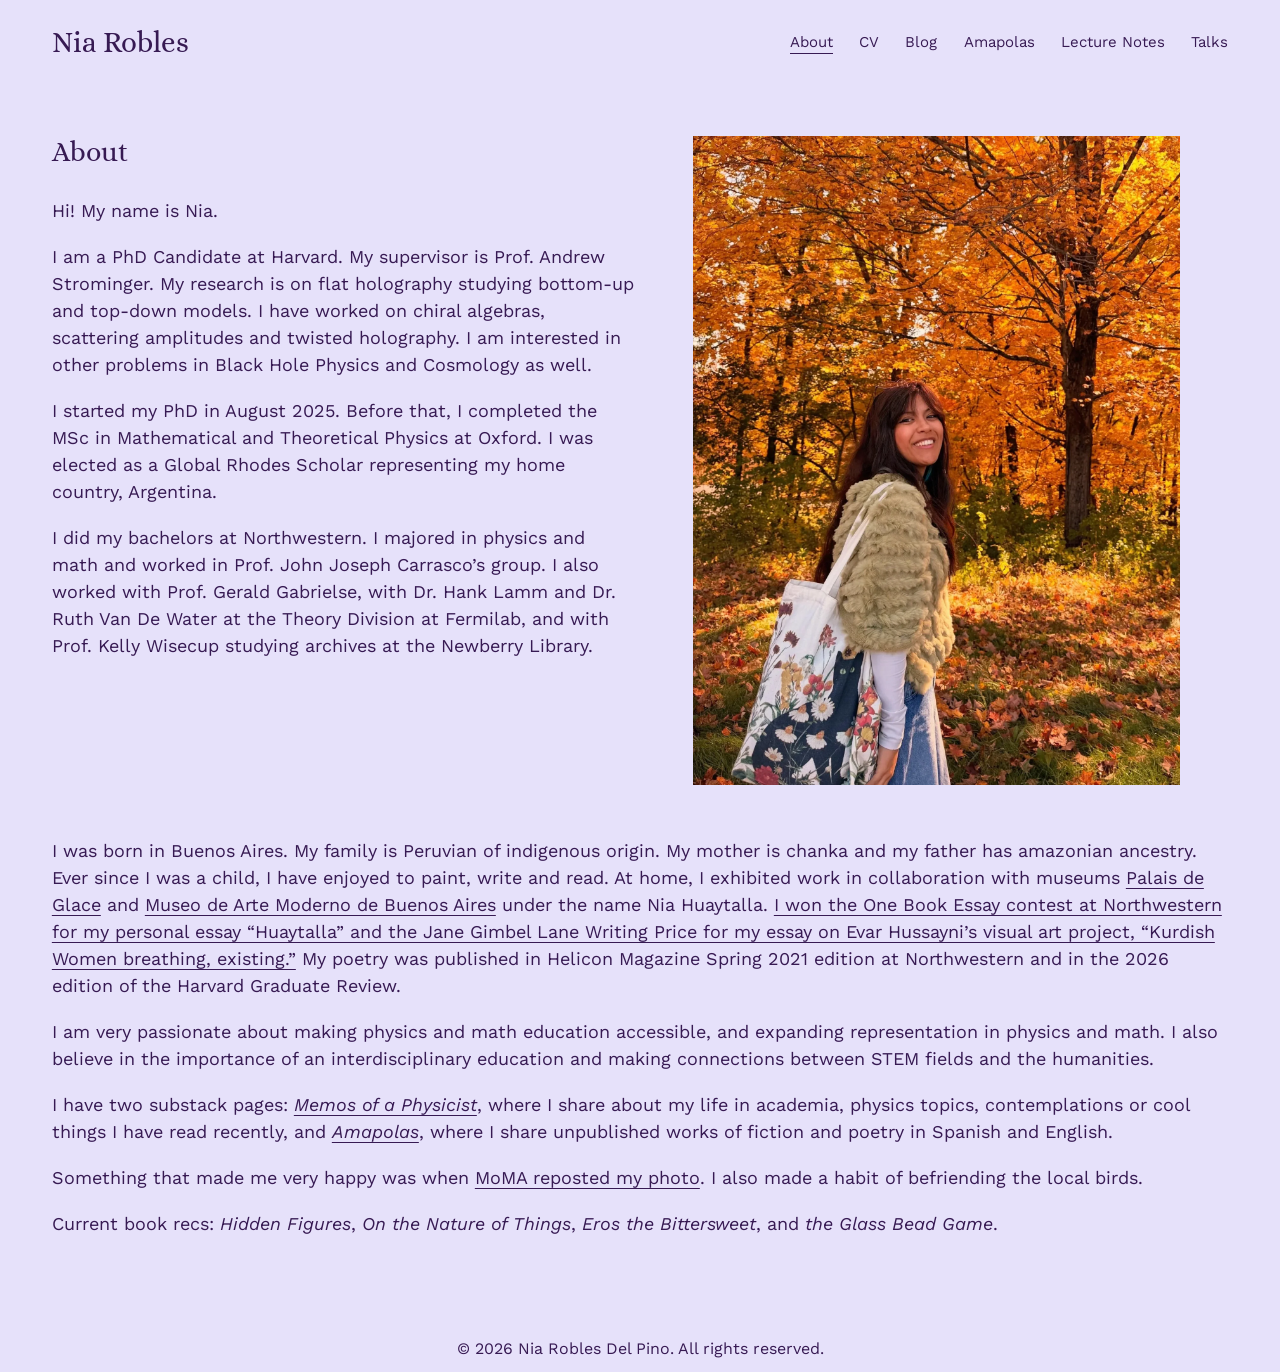
==== commit 637838e4: "Add files via upload" ====
--- a/index.html
+++ b/index.html
@@ -10,15 +10,7 @@
   <link rel="icon" href="assets/favicon.png" type="image/png">
   <link rel="preload" href="assets/fonts/alice-regular.ttf" as="font" type="font/ttf" crossorigin>
   <link rel="preload" href="assets/fonts/work-sans-regular.ttf" as="font" type="font/ttf" crossorigin>
-  <link rel="stylesheet" href="assets/site.css" id="site-styles">
-  <script>
-    (() => {
-      const stylesheet = document.getElementById("site-styles");
-      const freshUrl = new URL(stylesheet.href);
-      freshUrl.searchParams.set("updated", Date.now().toString());
-      stylesheet.href = freshUrl.href;
-    })();
-  </script>
+  <link rel="stylesheet" href="assets/site.css?v=f8a6d1091479">
   <script src="assets/site.js?v=94bc6865b2e1" defer></script>
 </head>
 <body>
--- a/assets/site.css
+++ b/assets/site.css
@@ -30,7 +30,7 @@
   --body-size: clamp(1.125rem, 1.4vw, 1.8rem);
   --supporting-text-size: clamp(1rem, 1.17vw, 1.5rem);
   /* MENU LETTER SIZE: edit this single value. */
-  --menu-font-size: 18px;
+  --menu-font-size: 15px;
 }
 
 * { box-sizing: border-box; }
